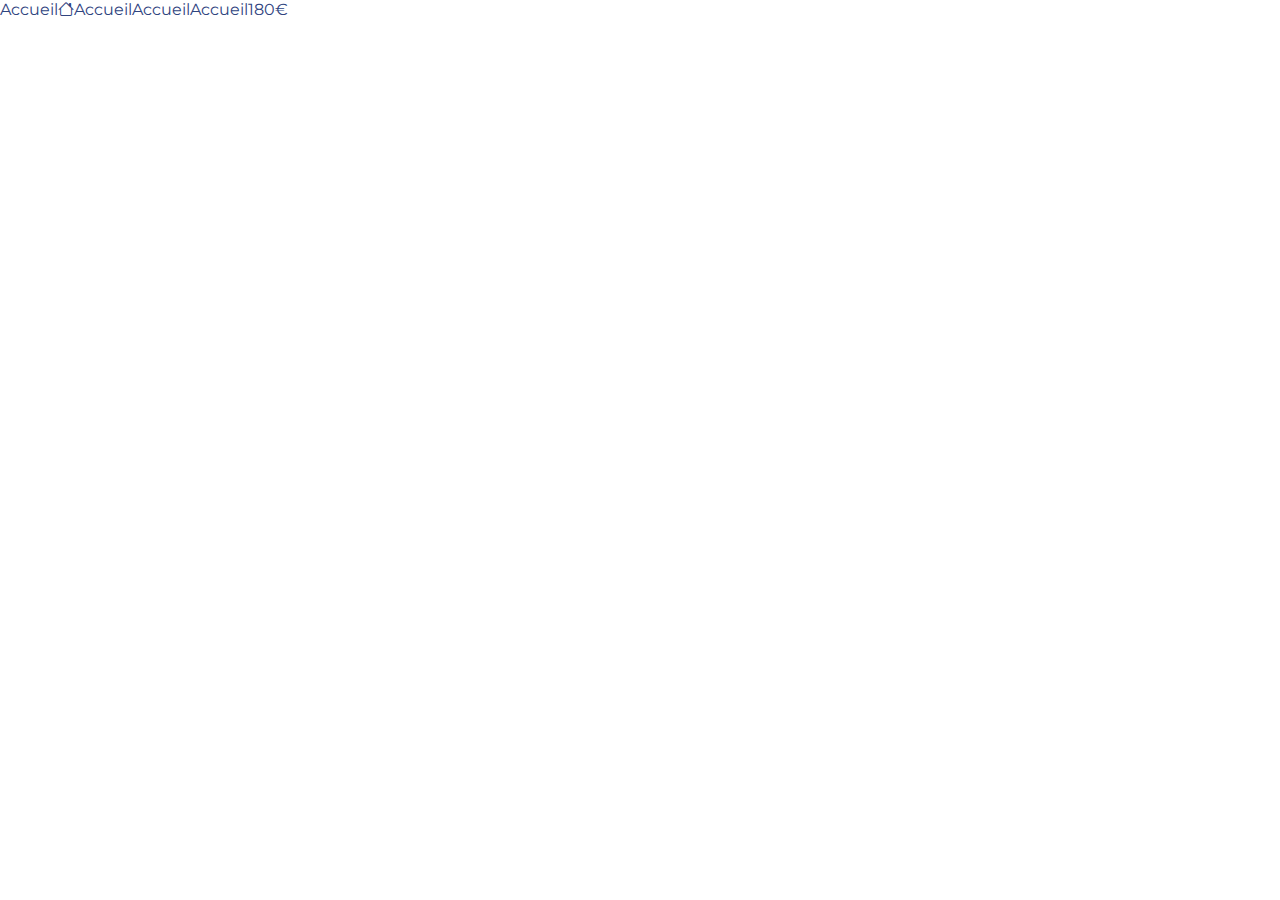
==== home.html @ f7354769 "''p" ====
<!doctype html>
<html lang="en">
  <head>
    <meta charset="UTF-8" />
    <meta name="viewport" content="width=device-width, initial-scale=1.0" />
    <meta name="description" content="this new projec for you to build and grow with mezning name you have to be 
    ">

    <title>new project</title>

    <!-- css files -->
    <link rel="stylesheet" 
    href="./node_modules/bootstrap/dist/css/bootstrap.css">
    <link rel="stylesheet" href="./css/styles.css">

  </head>
  <body>
    <div class="bg-shadow">
    </div>
    <header class="home-header">
        <div class="container flex-items justify-content-between py-1">
            <a href="index.html" class="home-logo"> 
                <img src="" alt="">
            </a>
            <ul class="flex-items justify-content-between">
                <li><a href="#" class="flex-items">
                    Accueil
                    <i class="bi bi-house"></i>
                </a></li>
                <li><a href="#" class="flex-items">
                    Accueil
                    <img src="./public/" alt="">
                </a></li>
                <li><a href="#" class="flex-items">
                    Accueil
                    <img src="./public/" alt="">
                </a></li>
                <li><a href="#" class="flex-items">
                    Accueil
                    <img src="./public/" alt="">
                </a></li>
            </ul>
            <div class="flex-items" style="gap: 15px;">
                <div class="price-box">
                    <span>180€</span>
                </div>
                <img src="" class="header-user-img" alt="">
            </div>
        </div>
      </header>

    <!-- js files  -->
    <script type="module" src="./js/script.js"></script>
  </body>
</html>
---- css/styles.css ----
/* import css files*/
@import url('./assets/helpers.css');
@import url('./assets/reset.css');
@import url('./assets/commen.css');

/* media break points */
@import url('./assets/responsive.css');
@import url('./sections/home.css');

/* import bootstrap icons */
@import url("https://cdn.jsdelivr.net/npm/bootstrap-icons@1.11.3/font/bootstrap-icons.min.css");

/* import the font we need for the project */
@import url('https://fonts.googleapis.com/css2?family=Montserrat:wght@300;400;500;600;700;800&display=swap');
@import url('https://fonts.googleapis.com/css2?family=Barlow:wght@400;500;600;700;800;900&display=swap');
@import url('https://fonts.googleapis.com/css2?family=Inter:wght@400;500;600;700&display=swap');

:root {
    /* Fonts familey */
    --ff-monserrat:'Montserrat', sans-serif;
    --ff-Barlow:'Barlow', sans-serif;
    --ff-inter:'Inter', sans-serif;;
    /* Colors */
    --clr-blue-gray:#30447F;
    --clr-green-light:#97E287;
    --clr-gray-300:#AFB7CF;
    --clr-main-blue:#5C85FF;

    /*sizes*/

}


body {
    font-family: var(--ff-monserrat);
    color: var(--clr-blue-gray);
}

header {
    --header-height:15vh;
    height: var(--header-height);
    .navlink {
font-size: clamp(10px , 4vw ,1rem );
        font-weight: 600;
        line-height: 28px;
    }
    .navbar-link {
        font-size: clamp(10px , 4vw ,1rem );
        font-weight: 600;
        line-height:clamp(1rem ,4vw ,28px );        
    }
    .outline-button {
        width: 170px;
        height: 40px;
        border-radius: 28.5px;
        border: 1px solid #30447F;
        display: grid;
        place-items: center;
font-size: clamp(10px , 4vw ,1rem );
font-weight: 600;
line-height: 24px;        
color: var(--clr-blue-gray);
    }
    .website-logo {
        max-width: clamp(30px, 10vw, 69px);
        height: clamp(33px, 11.25vw, 75px);
    }
}

.mobil-menu i {
font-size:clamp(3rem , 4vw,5rem );
color: var(--clr-blue-gray);
}

.hero-section {
    --hero-height:85vh;
    min-height: var(--hero-height);
    background-color: #F1F6F9;
    border-radius: 20px;
    .hero-background {
        .hero-logo {
            width: min(220px, 100%);
            height: min(83px, 30vh);
        }
        .hero-titel {
font-size:clamp(25px ,5vw ,35px);
font-weight: 800;
line-height:clamp(30px ,5vw ,45px );
        }
        .hero-discrption {
font-size: 20px;
font-weight: 500;
line-height: 27px;
color: #AFB7CF;
margin-bottom:40px;
        }
        .hero-input {
height: 45px;
border-radius: 60px;
border: 1px solid #CBDEF3;
font-size: 17px;
font-weight: 300;
line-height: 21px;
padding-left: 31px;
color: #AFB7CF;
&::placeholder {
color: #AFB7CF;
}
            i {
                font-size: 18px;
            }
        }
   .hero-text {
    font-size: 14px;
    font-weight: 400;
    line-height: 17px;    
color: #AFB7CF;
   }
    .hero-tab {
        width: 65px;
        height: 22px;
        display: grid;
        place-items: center;
        border-radius: 6px;
        border: 0.5px solid #CBDEF3;
        a {
color: #AFB7CF;
    font-family: var(--ff-Barlow);
    font-size: 14px;
    font-weight: 300;
    line-height: 17px;
        }
    }
    }
}

.circal-behind {
    max-height: 102px;
    aspect-ratio: 1;
    right: 5rem;
    bottom:-5rem;
    z-index: 1;
}

.big-circal {
    top: 55vh;
}

/* start request section  */
.Trouve-titel {
font-size:clamp(20px ,4vw ,45px );
font-weight: 800;
line-height:clamp(25px ,4vw ,55px );
color: var(--clr-blue-gray);
    span {
        color: var(--clr-green-light);
    }
}
.user-name {
    font-size: 10px;
    font-weight: 700;
    line-height: 12px;   
    margin-bottom: 5px;     
}
.Trouve-big-cart {
    box-shadow: 0px 0px 33.5px 0px #0000002B;
    border-radius: 20px;
    width:min(90% ,375px );
    min-height: 385px;
    display: grid;    
    .user-img {
        width: 40px;
        aspect-ratio: 1;
        border-radius: 20px;
        
    }
    .user-loction {
        font-size: 6px;
        font-weight: 500;
        line-height: 7px;    
        color: var(--clr-gray-300);    
    }
    .request-img {
        width: 100%;
        min-height: 197px;        
    }
    .request-discrption {
font-size: 10px;
font-weight: 500;
line-height: 12px;
    }
    .request-pupliched {
        font-size: 10px;
        font-weight: 800;
        line-height: 12px;
        color: var(--clr-gray-300);        
    }
}

.reviews-card {
    box-shadow: 0px 0px 33.5px 0px #0000001A;
    padding: clamp(10px ,4vw , 20px) clamp(15px ,4vw , 30px) ;
    background-color: white;
    width:min(375px , 90%) ;
min-height: 162px;
border-radius: 20px;
display: grid;
margin-inline: auto;
&.active {
    box-shadow: rgba(0, 0, 0, 0.35) 0px 5px 15px;
}
    .revwie-button {
        border: 0.5px solid #5C85FF;
border-radius: 10px;
display: grid;
place-items: center;
color: var(--clr-main-blue);
font-size:clamp(8px ,4vw , .8rem);
font-weight: 400;
line-height: 10px;
margin-left: 10px;
padding-inline: 6px;
padding-block: 4px;
    }
    .user-rate {
        font-size: 10px;
        font-weight: 400;
        line-height: 12px;  
        color: var(--clr-gray-300);        
    }
    .review-discrption {
        font-size: 10px;
        font-weight: 500;
        line-height: 12px;        
    }
    .readmore-button {
        font-size: 8px;
        font-weight: 300;
        line-height: 10px;
        color: var(--clr-gray-300);        
        text-decoration: underline;
    }
    .review-publiched {
font-size: 10px;
font-weight: 800;
line-height: 12px;
color: var(--clr-gray-300);        
    }

}

/* start Les Meilleurs section */
.titel-box {
    .img-titel {
    } 
}  
.cards-container {
    display: grid;
    grid-template-columns: repeat(auto-fit , minmax(200px , 1fr));
    gap: clamp(20px ,4vw , 40px);
    .user-card {
        background-color:#D9D9D9;
        min-height: 307px;
        border-radius: 20px;
        img {
            width: 100%;
            height: 100%;
            object-fit: fill;
        }
        .inner-content {
            font-family: var(--ff-inter);
            bottom: 1rem;
            left: 1rem;
            color: white;
        }
    .shadow-userTitel {
        font-size: 1rem;
        font-weight: 700;
        line-height: 15px;
        text-shadow:0px 0px 7.099999904632568px 0px #000000 ;
        margin-bottom: 5px;
    }
    .job-name {
        font-size: .9rem;
        font-weight: 500;
        line-height: 12px;      
        text-shadow:0px 0px 7.099999904632568px 0px #000000 ;
    }
    .user-tag {
        border: 1px solid #FFFFFF;
font-size: 12px;
font-weight: 500;
line-height: 8px;
text-shadow:0px 0px 7.099999904632568px 0px #000000 ;
padding: 6px 8px;
border-radius: 20px;
    }
    }

} 
/* end Les Meilleurs section */
/* start Professionnels section */
.Professionnels-titel {
font-size:clamp( 20px ,4vw ,25px );
font-weight: 700;
line-height:clamp(30px ,4vw ,39px );
margin-top: clamp(15px , 4vw , 25px);
    span {
        color: var(--clr-green-light);
    }
}  
.titel-box-two {
max-width: 308px;
min-height: 101px;
background-color: #EEF8FF;
position: relative;
.inner-content {
    position: absolute;
    width: 100%;
    top: -3rem;
    left: 3rem;
    .Professionnel-titel {
        font-size:clamp(20px , 4vw ,25px );
        font-weight: 700;
        line-height:clamp(30px ,4vw , 30px);        
    }
}

.Professionnel-titel  {
font-size:clamp(15px ,4vw ,30px );
text-align: center;
font-weight: 700;
line-height:clamp(25px , 4vw,49px );
}
} 
.Professionnel-discrption {
font-size:clamp(12px ,4vw ,.9rem);
font-weight: 500;
line-height: 24px;
}


/* end Professionnels section */

/* start Communauté section */
.Communauté-section {
    .Communauté-titel {
        font-size:clamp(20px ,4vw ,30px );
        font-weight: 700;
        line-height: 49px;        
    }
    .Communauté-discrption {
        font-size: 20px;
        font-weight: 400;
        line-height: 24px;
        color: var(--clr-gray-300);        
    }

}
 
/* end Communauté section */
/* start apliction section */
.apliction-section {
    background-color: #99C4E717;
    .apliction-titel {
        font-size:clamp(20px ,4vw ,30px );
        font-weight: 700;
        line-height:clamp(25px ,4vw ,40px );
        margin-bottom:clamp(35px ,5vw ,70px );        
    }
}
/* end apliction section */
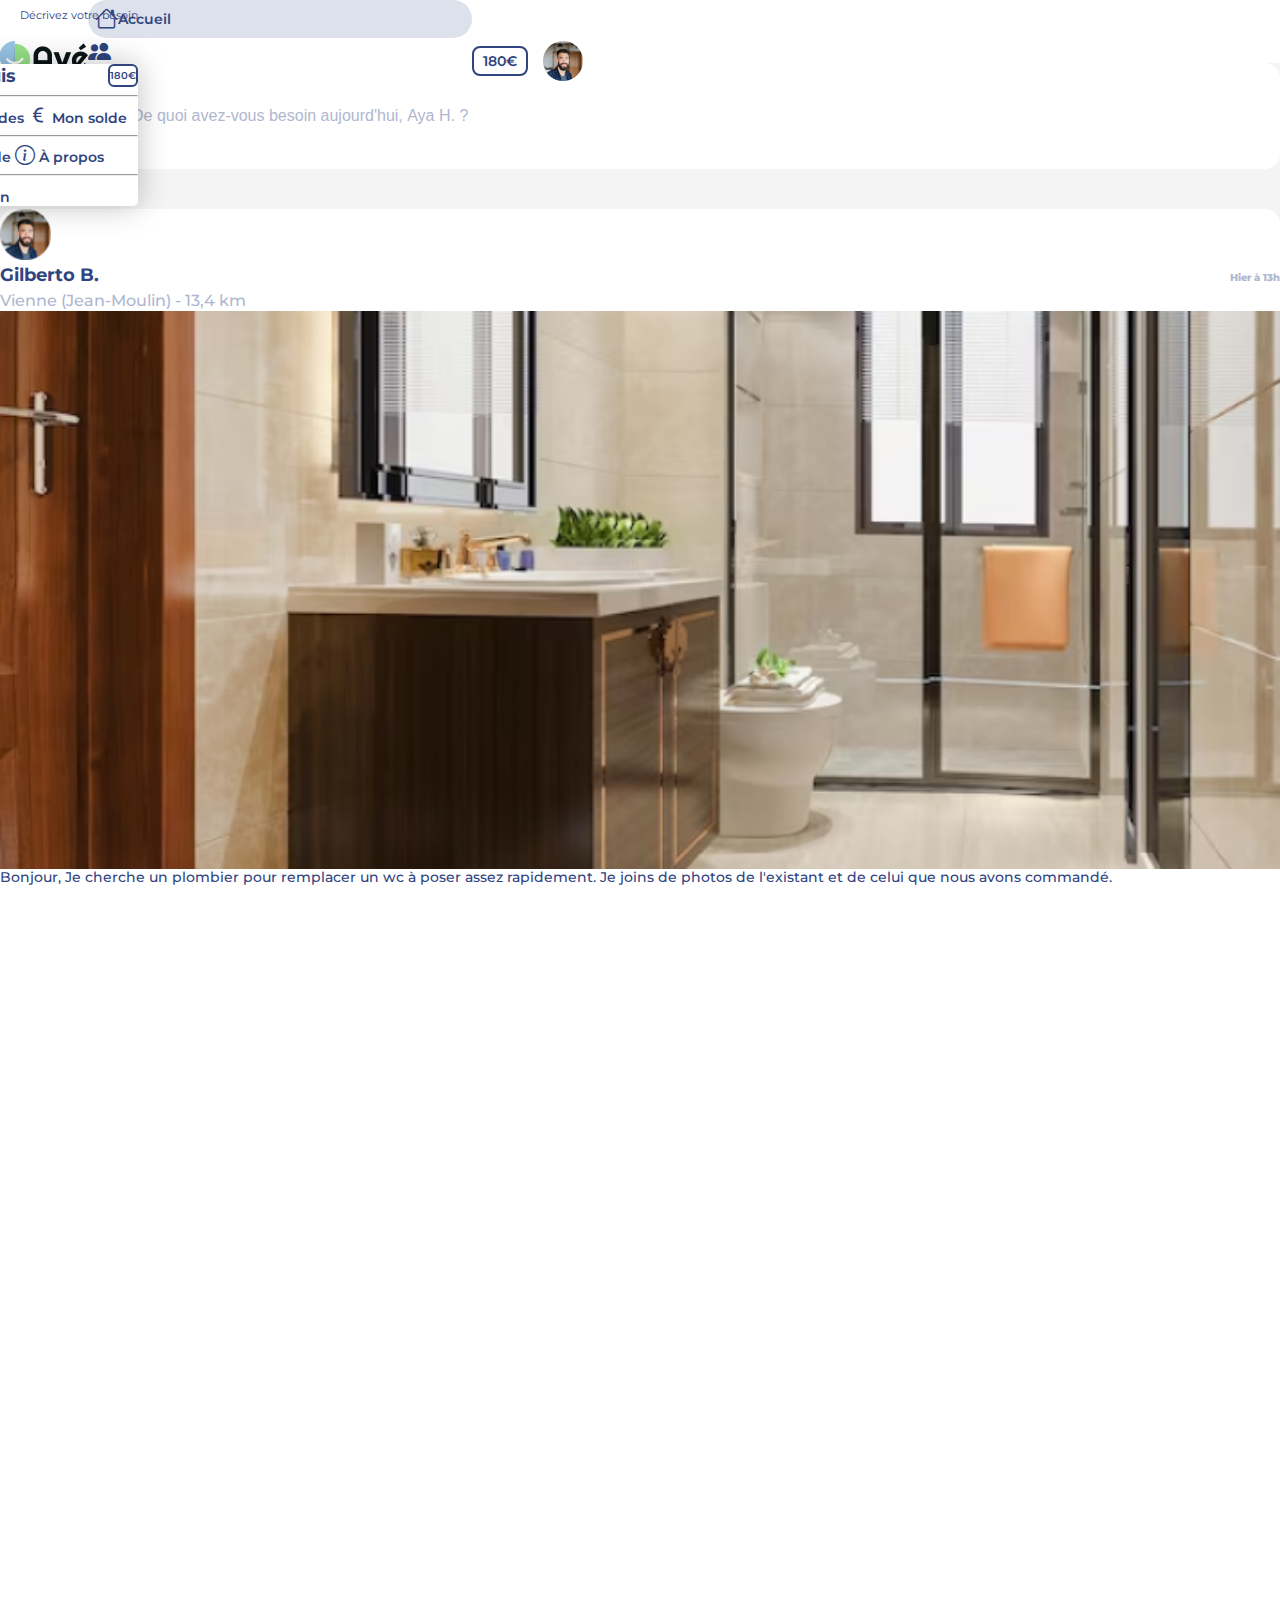
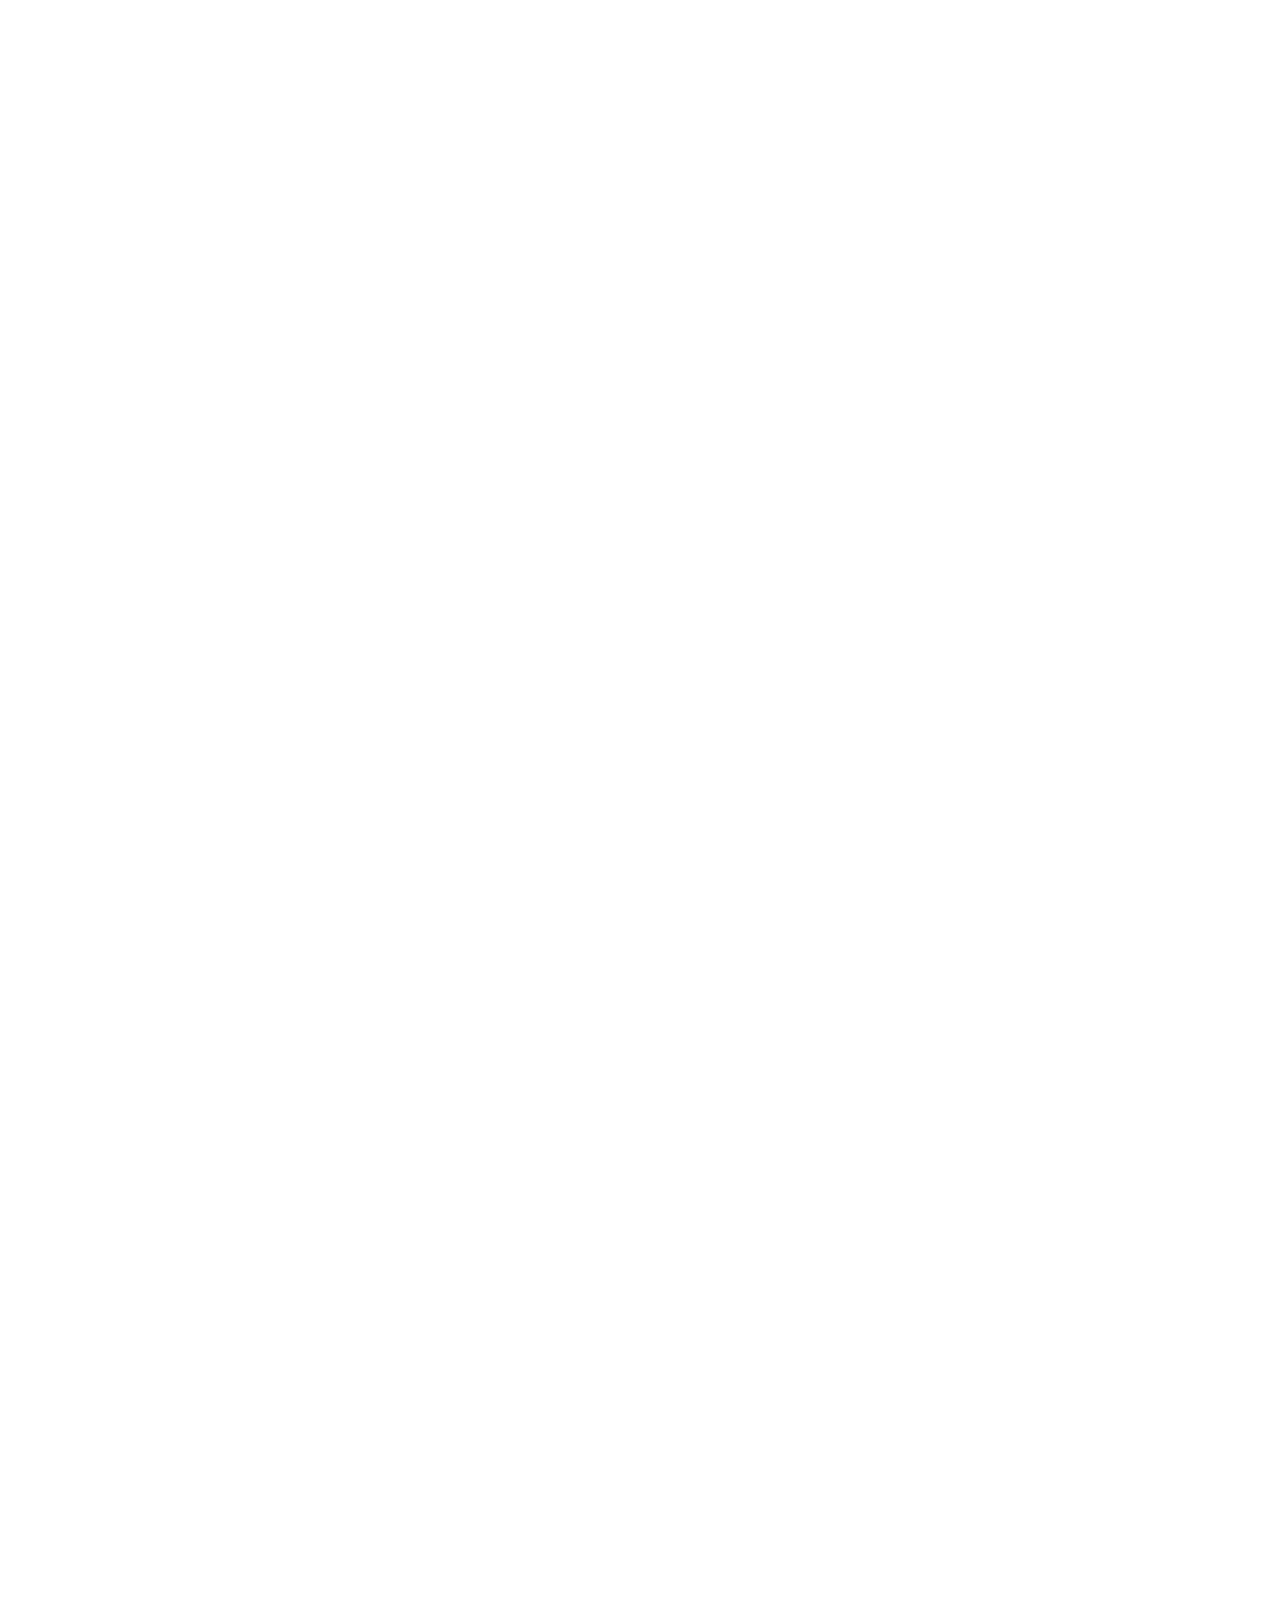
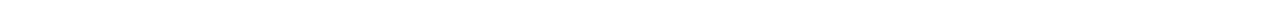
==== commit 11346b41: "'push-site'" ====
--- a/home.html
+++ b/home.html
@@ -18,36 +18,210 @@
     <div class="bg-shadow">
     </div>
     <header class="home-header">
-        <div class="container flex-items justify-content-between py-1">
+        <div class="container-md flex-items justify-content-between py-1">
             <a href="index.html" class="home-logo"> 
-                <img src="" alt="">
+                <img src="./public/logo.png" alt="">
             </a>
-            <ul class="flex-items justify-content-between">
-                <li><a href="#" class="flex-items">
+            <ul class="d-md-flex menu-container flex justify-content-between">
+                <li class="topmenu-link active"><a href="#" class="flex-items gap-2 active">
+                    <i class="bi bi-house"></i>
                     Accueil
-                    <i class="bi bi-house"></i>
-                </a></li>
-                <li><a href="#" class="flex-items">
-                    Accueil
-                    <img src="./public/" alt="">
-                </a></li>
-                <li><a href="#" class="flex-items">
-                    Accueil
-                    <img src="./public/" alt="">
-                </a></li>
-                <li><a href="#" class="flex-items">
-                    Accueil
-                    <img src="./public/" alt="">
+                </a></li>
+                <li class="topmenu-link"><a href="#" class="flex-items gap-2">
+                    <i class="bi bi-people-fill"></i>
+                </a></li>
+                <li class="topmenu-link"><a href="#" class="flex-items gap-2">
+                    <i class="bi bi-plus-circle"></i>
+                </a></li>
+                <li class="topmenu-link"><a href="#" class="flex-items gap-2">
+                    <i class="bi bi-envelope"></i>
                 </a></li>
             </ul>
-            <div class="flex-items" style="gap: 15px;">
+            <div class="flex-items position-relative" style="gap: 15px;">
                 <div class="price-box">
                     <span>180€</span>
                 </div>
-                <img src="" class="header-user-img" alt="">
+                <div class="user-popup-info d-grid gap-3 p-3">
+                    <div class="flex-items gap-3">
+                        <p class="underline-name flex-1 text-decoration-underline">Morgan louis</p>
+                        <div class="small-price-box">
+                            <span>180€</span>
+                        </div>
+                    </div>
+                    <hr class="sparaiter">
+                    <a href="" class="d-flex align-items-center gap-3 link">
+                    <i class="bi bi-plus-circle"></i>
+                    Mes demandes
+                    </a>
+                    <a href="" class="d-flex align-items-center gap-3 link">
+                        <i class="bi bi-currency-euro"></i>
+                    Mon solde
+                    </a>
+                    <hr class="sparaiter">
+                    <a href="" class="d-flex align-items-center gap-3 link">
+                        <i class="bi bi-info-circle"></i>                   
+                         Centre d’aide
+                    </a>
+                    <a href="" class="d-flex align-items-center gap-3 link">
+                        <i class="bi bi-info-circle"></i>                   
+                         À propos
+                    </a>
+                    <hr class="sparaiter">
+                    <a href="" class="d-flex align-items-center gap-3 link">
+                    <i class="bi bi-box-arrow-right"></i>
+                    Déconnexion
+                    </a>
+
+                </div>
+                <img src="./public/request-imges/Image-40.png" class="header-user-img" alt="">
             </div>
         </div>
-      </header>
+    </header>
+    <div class="main-page d-flex justify-content-center py-4">
+        <div class="row gap-5 gap-lg-0 container">
+            <div class="col-lg-8">
+                <div class="user-input-post w-100">
+                <img src="./public/Image-40.png" class="user-post-img" alt="">
+                 <input type="text" 
+                 class="post-input"
+                 placeholder="De quoi avez-vous besoin aujourd'hui, Aya H. ?">
+                </div>
+                <div class="user-post ">
+                <div class="row p-4">
+                    <div class="col-2 px-0 text-center">
+                <img src="./public/request-imges/Image-40.png"
+                 class="user-post-img img-fluid" style="height: clamp(30px ,4vw , 60px);" alt="">
+                    </div>
+                <div class="col-10">
+                    <div class="flex-items">
+                        <h1 class="user-name flex-1">Gilberto B.</h1>
+                        <p class="publich-time">Hier à 13h</p>
+                    </div>
+                    <span class="user-loction">Vienne (Jean-Moulin) - 13,4 km</span>
+                </div>
+                    </div>
+                    <img src="./public/image 1 (1).png" class="post-img" alt="">
+                    <div class="p-4">
+                    <p class="post-discrption">Bonjour, Je cherche un plombier pour remplacer un wc à poser assez
+                    rapidement. Je joins de photos de l'existant et de celui que nous avons commandé.</p>
+                    <hr class="post-line">
+                    <div class="flex-items gap-3 justify-content-end">
+                        <a href="">
+                            <i class="bi bi-suit-heart"></i>
+                        </a>
+                        <a href="">
+                            <i class="bi bi-people"></i>
+                        </a>
+                        <a href="">
+                            <i class="bi bi-chat"></i>
+                        </a>
+                    </div>
+                    </div>
+                </div>
+                <div class="user-post ">
+                    <div class="row p-4">
+                        <div class="col-2 px-0 text-center">
+                    <img src="./public/request-imges/Image-40.png"
+                     class="user-post-img img-fluid" style="height: clamp(30px ,4vw , 60px);" alt="">
+                        </div>
+                    <div class="col-10">
+                        <div class="flex-items">
+                            <h1 class="user-name flex-1">Gilberto B.</h1>
+                            <p class="publich-time">Hier à 13h</p>
+                        </div>
+                        <span class="user-loction">Vienne (Jean-Moulin) - 13,4 km</span>
+                    </div>
+                        </div>
+                        <img src="./public/image 1 (1).png" class="post-img" alt="">
+                        <div class="p-4">
+                        <p class="post-discrption">Bonjour, Je cherche un plombier pour remplacer un wc à poser assez
+                        rapidement. Je joins de photos de l'existant et de celui que nous avons commandé.</p>
+                        <hr class="post-line">
+                        <div class="flex-items gap-3 justify-content-end">
+                            <a href="">
+                                <i class="bi bi-suit-heart"></i>
+                            </a>
+                            <a href="">
+                                <i class="bi bi-people"></i>
+                            </a>
+                            <a href="">
+                                <i class="bi bi-chat"></i>
+                            </a>
+                        </div>
+                        </div>
+                    </div>
+                    <div class="user-post ">
+                        <div class="row p-4">
+                            <div class="col-2 px-0 text-center">
+                        <img src="./public/request-imges/Image-40.png"
+                         class="user-post-img img-fluid" style="height: clamp(30px ,4vw , 60px);" alt="">
+                            </div>
+                        <div class="col-10">
+                            <div class="flex-items">
+                                <h1 class="user-name flex-1">Gilberto B.</h1>
+                                <p class="publich-time">Hier à 13h</p>
+                            </div>
+                            <span class="user-loction">Vienne (Jean-Moulin) - 13,4 km</span>
+                        </div>
+                            </div>
+                            <img src="./public/image 1 (1).png" class="post-img" alt="">
+                            <div class="p-4">
+                            <p class="post-discrption">Bonjour, Je cherche un plombier pour remplacer un wc à poser assez
+                            rapidement. Je joins de photos de l'existant et de celui que nous avons commandé.</p>
+                            <hr class="post-line">
+                            <div class="flex-items gap-3 justify-content-end">
+                                <a href="">
+                                    <i class="bi bi-suit-heart"></i>
+                                </a>
+                                <a href="">
+                                    <i class="bi bi-people"></i>
+                                </a>
+                                <a href="">
+                                    <i class="bi bi-chat"></i>
+                                </a>
+                            </div>
+                            </div>
+                        </div>
+            </div>
+            <div class="col-lg-4">
+                <div class="Demande-card">
+                    <div class="flex-items mb-3" style="gap: 1rem;">
+                        <img src="./public/world 1.png" alt="">
+                        <a href="#" class="flex-items gap-3 Demande-link">
+                            Demande publique
+                            <img src="./public/Vector (1).png" alt="">
+                        </a>
+                    </div>
+                    <div>
+                        <input type="text" class="inputText w-100 px-4" placeholder="Bonjour, " />
+                        <span class="floating-label">Décrivez votre besoin</span>
+                    </div>
+                    <div class="uplode-file">
+                        <p class="uplode-titel mb-3">Ajoutez des photos pour illustrer votre besoin :</p>
+                        <div class="uploder-file-placeholder cenetr-grid text-center">
+                            <i class="bi bi-cloud-arrow-up"></i>
+                            <p class="uplode-discrption">faites glisser et déposez votre photo</p>
+                        </div>
+                    </div>
+                    <hr class="line-sparaiter">
+                    <div class="flex-items justify-content-between">
+                        <p class="Lieu-text">Lieu</p>
+                        <a href="#" class="domicile-link">
+                            Mon domicile <strong>></strong>
+                        </a>
+                    </div>
+                    <button class="green-button mt-4">Poster ma demande</button>
+                </div>
+                <div class="Proposez-card">
+                    <h1 class="Proposez-titel">Proposez vos services</h1>
+                    <p class="Proposez-discrption">Arrondissez vos fins de mois ou développez
+                         votre activité professionnelle, 
+                        en répondant aux demandes postées autour de chez vous.</p>
+                    <button class="green-outline-button mt-4">Devenir offreur</button>
+                </div>
+            </div>
+        </div>
+    </div>
 
     <!-- js files  -->
     <script type="module" src="./js/script.js"></script>
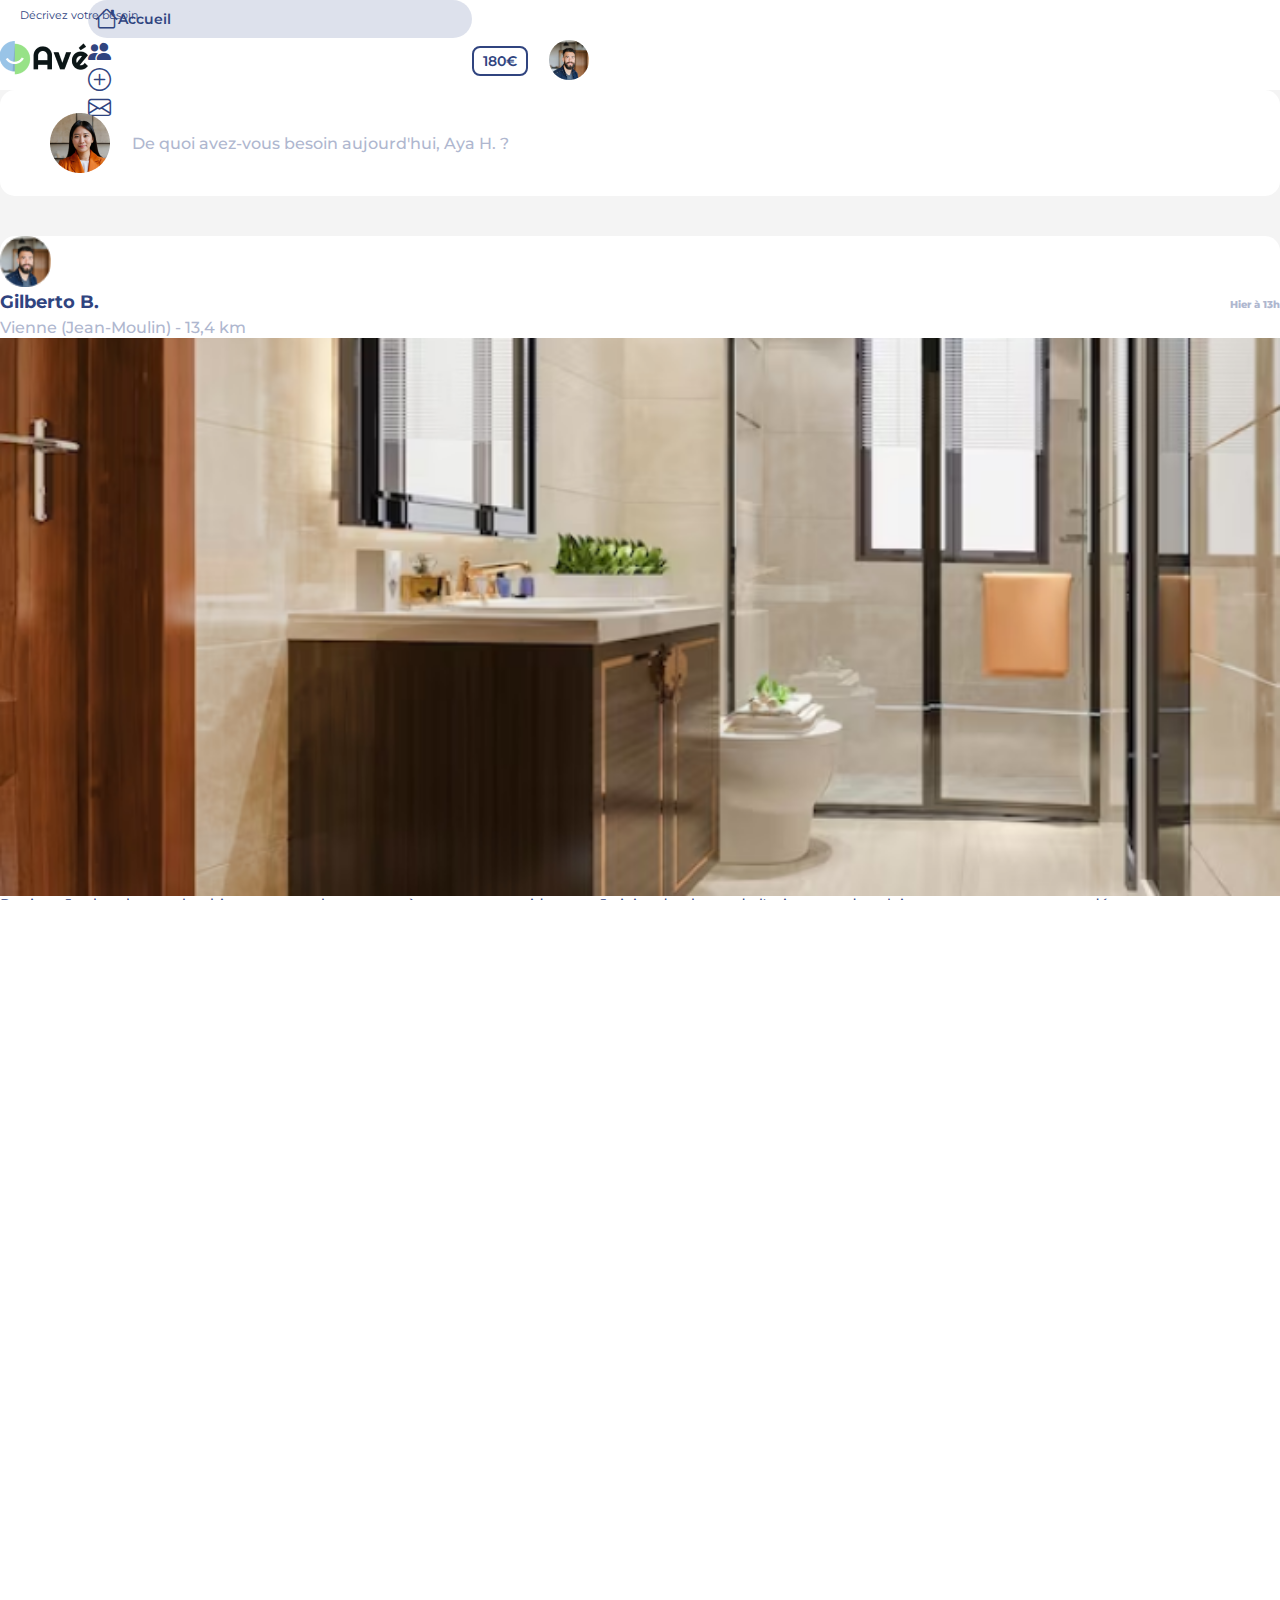
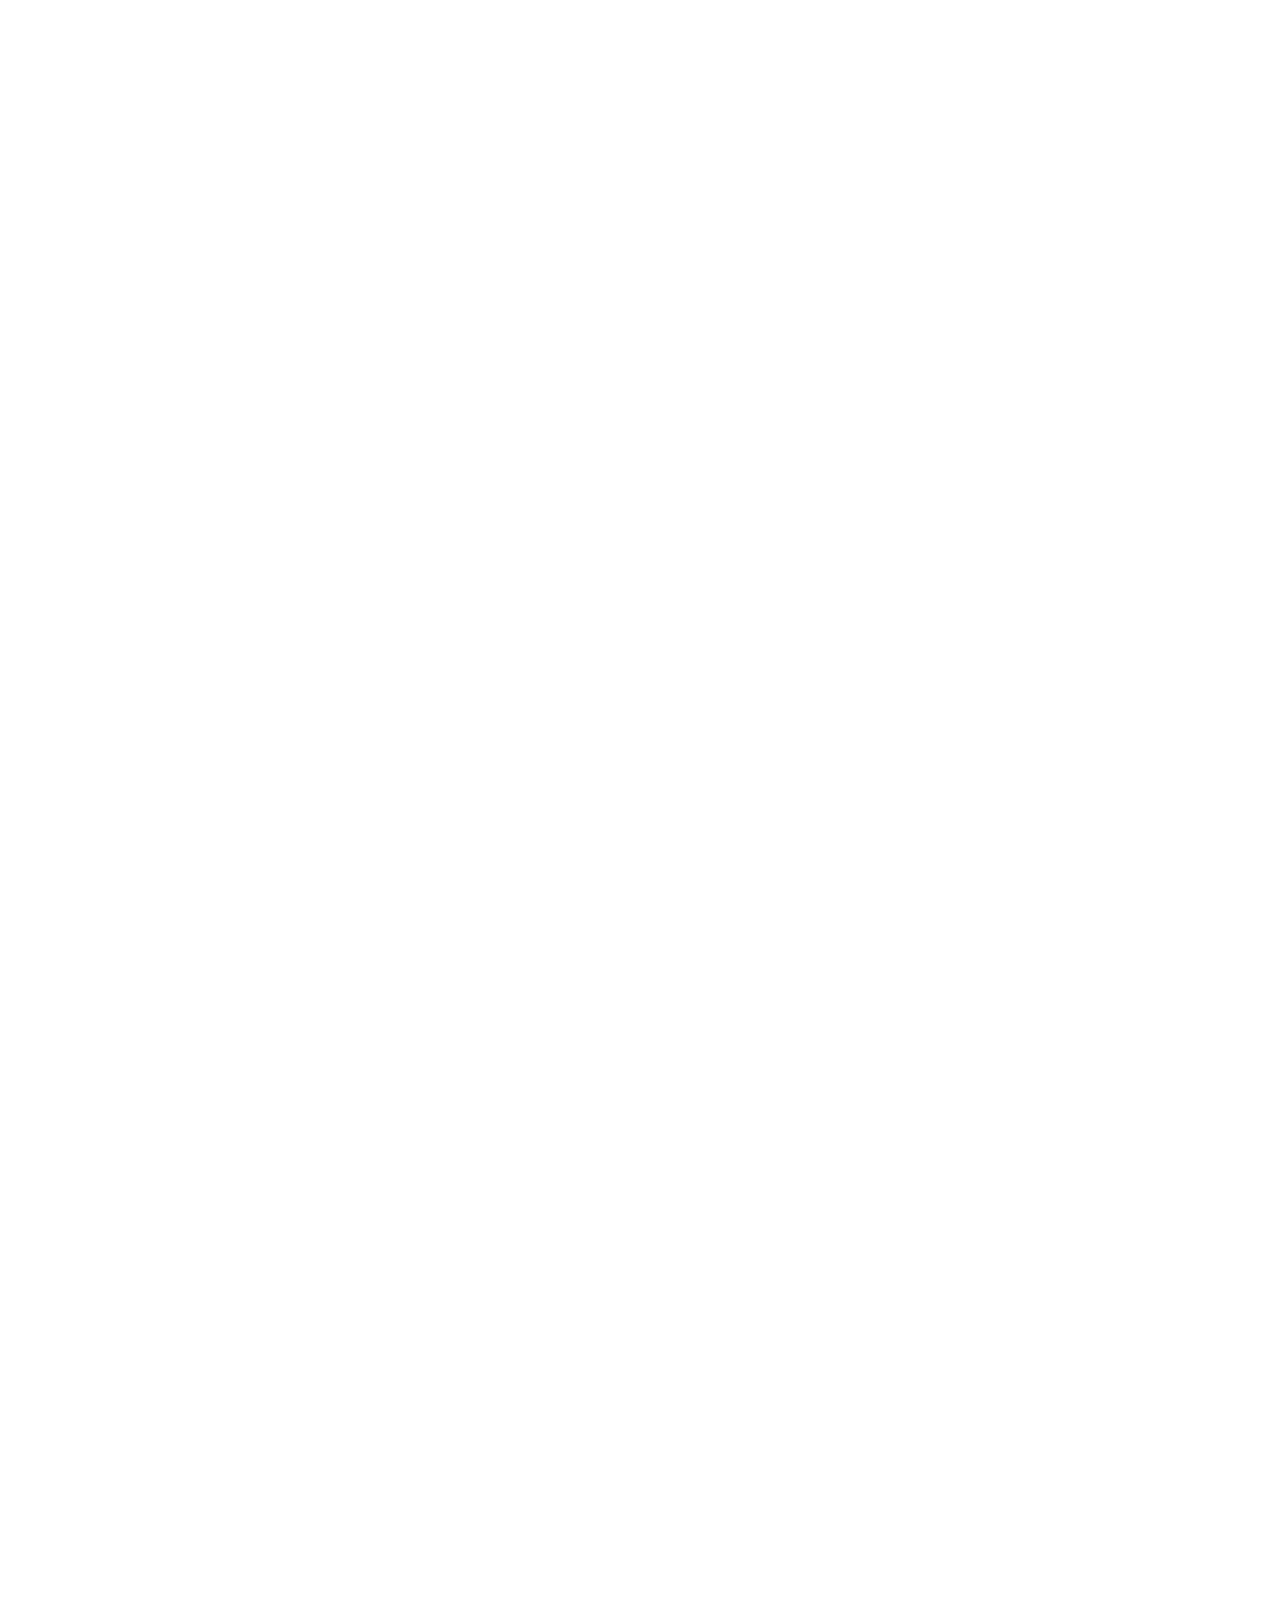
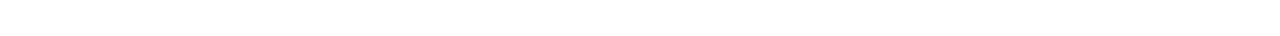
==== commit c397238e: "'push-siter'" ====
--- a/home.html
+++ b/home.html
@@ -42,9 +42,9 @@
                     <span>180€</span>
                 </div>
                 <div class="user-popup-info d-grid gap-3 p-3">
-                    <div class="flex-items gap-3">
-                        <p class="underline-name flex-1 text-decoration-underline">Morgan louis</p>
-                        <div class="small-price-box">
+                    <div class="flex-items justify-content-between gap-3">
+                        <p class="underline-name text-decoration-underline">Morgan louis</p>
+                        <div class="small-price-box px-2">
                             <span>180€</span>
                         </div>
                     </div>
@@ -73,7 +73,9 @@
                     </a>
 
                 </div>
-                <img src="./public/request-imges/Image-40.png" class="header-user-img" alt="">
+                <button id="profile-img">
+                    <img src="./public/request-imges/Image-40.png" class="header-user-img" alt="">
+                </button>
             </div>
         </div>
     </header>
@@ -223,7 +225,59 @@
         </div>
     </div>
 
+    <!-- start uplode popup  -->
+    <section id="uplode post" class="uplode-post-popup py-3 row bg-white">
+      <div class="text-end">
+        <button>
+          <i class="bi bi-x-lg" style="font-size:min(40px ,20px );"></i>
+        </button>
+      </div>
+      <div class="flex-items mb-3" style="gap: 1rem;">
+        <img src="./public/world 1.png" alt="">
+        <a href="#" class="flex-items fw-medium gap-3 Demande-link">
+            Demande publique
+            <img src="./public/Vector (1).png" alt="">
+        </a>
+    </div>
+    <div class="col-10 mx-auto">
+        <input required='' type='text'>
+        <label alt='Adresse postale' placeholder='Décrivez votre besoin'></label>      
+    </div>
+    <div class="uplode-file">
+        <p class="uplode-titel mt-4 mb-3">Ajoutez des photos pour illustrer votre besoin :</p>
+        <div class="uploder-file-placeholder cenetr-grid text-center">
+            <i class="bi bi-cloud-arrow-up"></i>
+            <p class="uplode-discrption">faites glisser et déposez votre photo</p>
+        </div>
+    </div>
+    <hr class="mt-4" style="height:2px; background-color:#afb7cf ;">
+    <div class="flex-items justify-content-between">
+        <p class="Lieu-text">Lieu</p>
+        <a href="#" class="arrow-right">
+          >
+        </a>
+    </div>
+    <hr style="height:1px; background-color:#afb7cf ;">
+    <div class="flex-items justify-content-between">
+        <p class="Lieu-text">Budget</p>
+        <a href="#" class="arrow-right">
+             >
+        </a>
+    </div>
+    <hr style="height:1px; background-color:#afb7cf ;">
+    <div class="flex-items justify-content-between">
+        <p class="Lieu-text">Catégorie</p>
+        <a href="#" class="arrow-right">
+            >
+        </a>
+    </div>
+
+    </section>
+    <!-- end uplode popuo  -->
+    
+
     <!-- js files  -->
     <script type="module" src="./js/script.js"></script>
+    <script type="module" src="./js/handelPopups.js"></script>
   </body>
 </html>
--- a/css/styles.css
+++ b/css/styles.css
@@ -37,7 +37,7 @@
 }
 
 header {
-    --header-height:15vh;
+    --header-height: 15vh;
     height: var(--header-height);
     .navlink {
 font-size: clamp(10px , 4vw ,1rem );
@@ -62,8 +62,7 @@
 color: var(--clr-blue-gray);
     }
     .website-logo {
-        max-width: clamp(30px, 10vw, 69px);
-        height: clamp(33px, 11.25vw, 75px);
+        max-width: clamp(30px, 5vw, 69px);
     }
 }
 
@@ -73,19 +72,18 @@
 }
 
 .hero-section {
-    --hero-height:85vh;
+    --hero-height: 85vh;
     min-height: var(--hero-height);
     background-color: #F1F6F9;
     border-radius: 20px;
     .hero-background {
         .hero-logo {
-            width: min(220px, 100%);
-            height: min(83px, 30vh);
+            width: min(220px, 50%);
         }
         .hero-titel {
-font-size:clamp(25px ,5vw ,35px);
+font-size:clamp(20px ,5vw ,30px);
 font-weight: 800;
-line-height:clamp(30px ,5vw ,45px );
+line-height:clamp(30px ,5vw ,40px );
         }
         .hero-discrption {
 font-size: 20px;
@@ -359,6 +357,7 @@
 }
  
 /* end Communauté section */
+
 /* start apliction section */
 .apliction-section {
     background-color: #99C4E717;
@@ -371,6 +370,47 @@
 }
 /* end apliction section */
 
+/* start first popup  */
+.btn-white-shadow {
+    width: 100%;
+min-height: 47px; 
+background: #ffffff;
+border-radius: 23.5px;
+box-shadow: 0px 4px 4px rgba(190, 190, 190, 0.46);
+font-style: normal;
+font-weight: 500;
+font-size:clamp(8px ,4vw , 14px);
+line-height: 20px;
+color: #30447f;
+display: grid;
+place-items: center;
+&.entreprise {
+    border: 4px solid #99c3e7;
+}
+} 
+.line-ou {
+width: 100%;
+border: 0.699999988079071px solid #afb7cf;
+} 
+.ou-text {
+font-family: var(--ff-inter);
+font-style: normal;
+font-weight: 400;
+font-size: 14px;
+line-height: 17px;
+color: #afb7cf;
+} 
+.subtitel-popup {
+font-style: normal;
+font-weight: 500;
+font-size: clamp(10px ,4vw , 1.3rem);
+line-height: 29px; 
+color: #aeb6cf;
+text-align: center;
+}
+/* end first popup  */
+
+
 
 
   